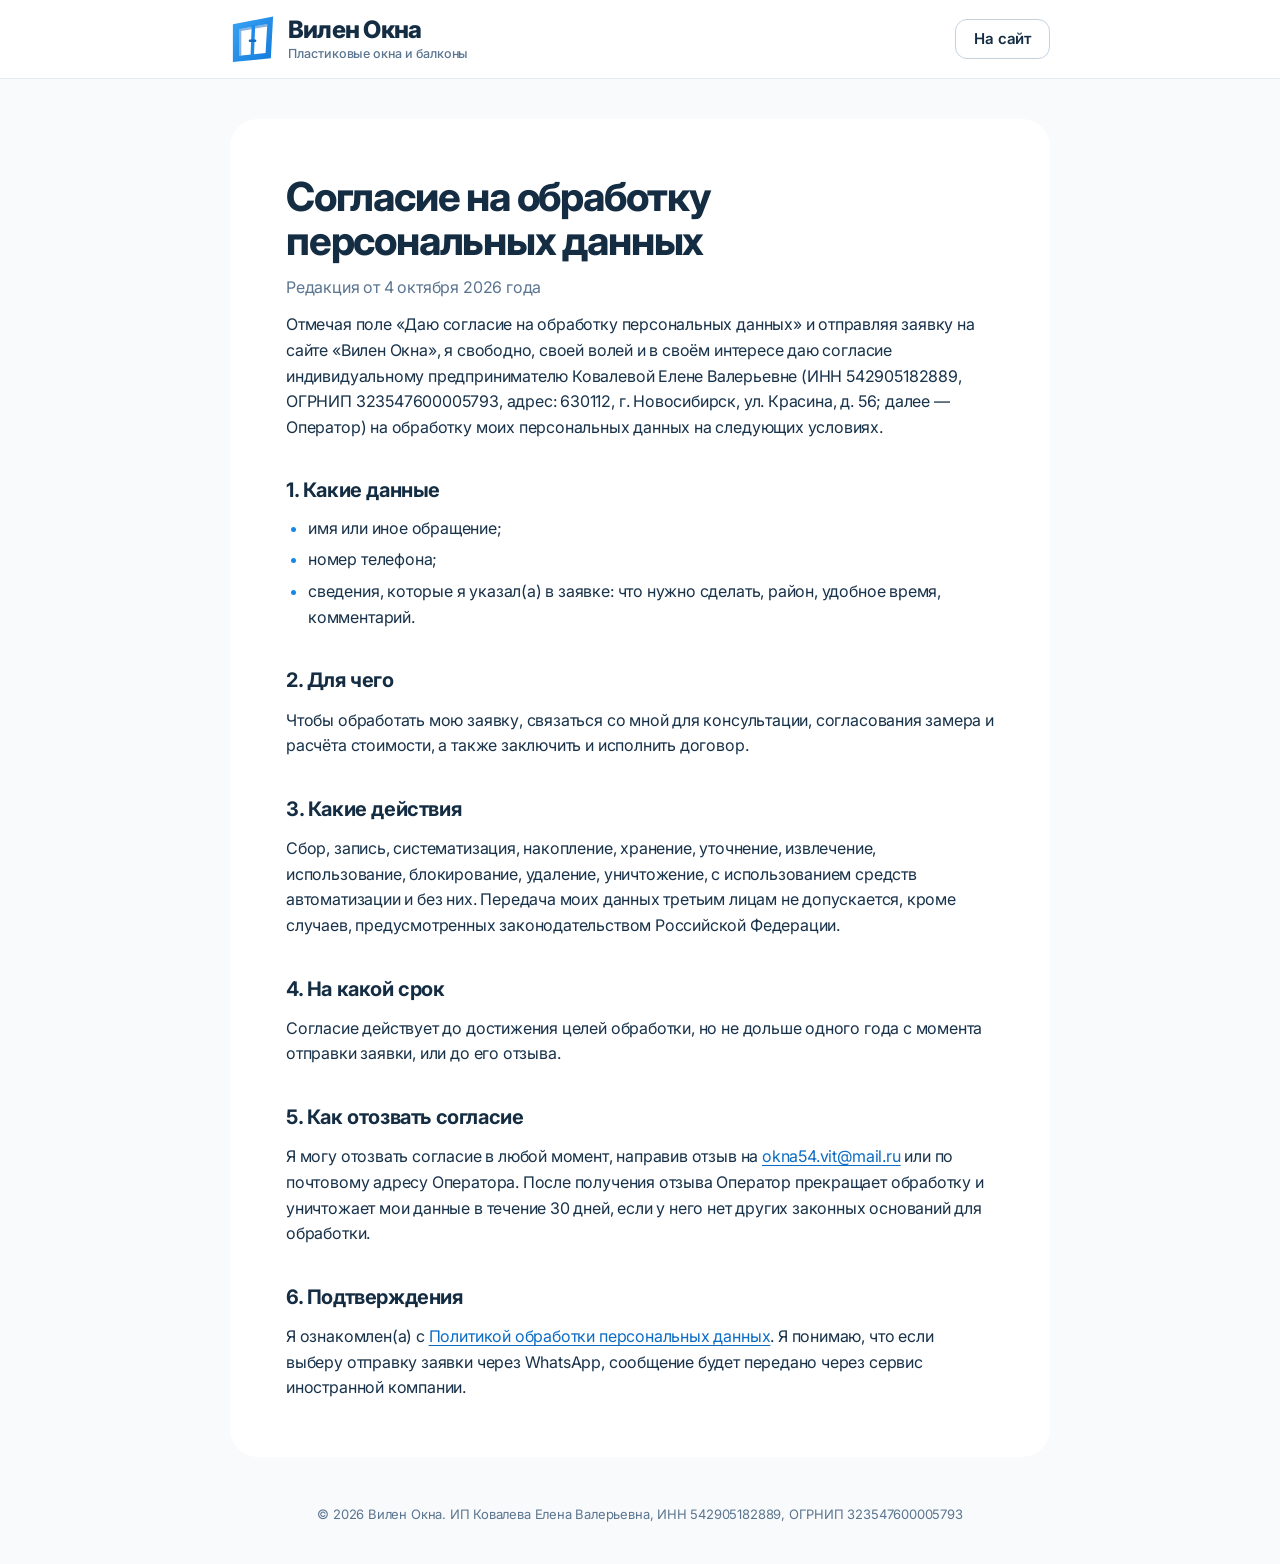
==== consent.html @ 36f7a4cb "Персональные данные по 152-ФЗ: политика, отдельное согласие, реквизиты ИП - privacy.html и consent.h" ====
<!doctype html>
<html lang="ru">
<head>
  <meta charset="utf-8">
  <meta name="viewport" content="width=device-width, initial-scale=1">
  <title>Согласие на обработку персональных данных — Вилен Окна</title>
  <meta name="description" content="Текст согласия на обработку персональных данных при отправке заявки на сайте Вилен Окна.">
  <meta name="theme-color" content="#f8fafc">
  <link rel="icon" href="favicon.svg" type="image/svg+xml">
  <link rel="stylesheet" href="assets/css/fonts.css?v=1">
  <link rel="stylesheet" href="assets/css/styles.css?v=10">
</head>
<body class="doc-page">
  <header class="doc-header">
    <div class="doc-header__inner">
      <a class="brand" href="index.html" aria-label="Вилен Окна, на главную">
        <svg class="brand__mark" viewBox="0 0 48 52" aria-hidden="true">
          <defs><linearGradient id="vo-mark-doc" x1="0" y1="0" x2="1" y2="1"><stop offset="0" stop-color="#38A5F6"/><stop offset="1" stop-color="#1279DA"/></linearGradient></defs>
          <path fill="url(#vo-mark-doc)" fill-rule="evenodd" d="M3 10.6 45 2.6 42.6 46.2 3 50.2Z M9.6 15.8 38.9 10.5 37.1 40.7 9.6 43.5Z"/>
          <path fill="#0F68C2" opacity=".5" d="M9.6 15.8 38.9 10.5 38.75 13 11.8 17.8 11.8 43.3 9.6 43.5Z"/>
          <path d="M24.4 13.4 23.3 42" stroke="#1E8BEA" stroke-width="3.6" stroke-linecap="round"/>
          <path d="M20.8 27.8h5.4" stroke="#0F68C2" stroke-width="2.6" stroke-linecap="round"/>
        </svg>
        <span class="brand__text">
          <span class="brand__name">Вилен Окна</span>
          <span class="brand__sub">Пластиковые окна и балконы</span>
        </span>
      </a>
      <a class="btn btn--outline btn--sm" href="index.html">На сайт</a>
    </div>
  </header>

  <main class="doc">
    <h1>Согласие на обработку персональных данных</h1>
    <p class="doc__meta">Редакция от 4 октября 2026 года</p>

    <p>Отмечая поле «Даю согласие на обработку персональных данных» и отправляя заявку на сайте «Вилен Окна», я свободно, своей волей и в своём интересе даю согласие индивидуальному предпринимателю Ковалевой Елене Валерьевне (ИНН 542905182889, ОГРНИП 323547600005793, адрес: 630112, г. Новосибирск, ул. Красина, д. 56; далее — Оператор) на обработку моих персональных данных на следующих условиях.</p>

    <h2>1. Какие данные</h2>
    <ul>
      <li>имя или иное обращение;</li>
      <li>номер телефона;</li>
      <li>сведения, которые я указал(а) в заявке: что нужно сделать, район, удобное время, комментарий.</li>
    </ul>

    <h2>2. Для чего</h2>
    <p>Чтобы обработать мою заявку, связаться со мной для консультации, согласования замера и расчёта стоимости, а также заключить и исполнить договор.</p>

    <h2>3. Какие действия</h2>
    <p>Сбор, запись, систематизация, накопление, хранение, уточнение, извлечение, использование, блокирование, удаление, уничтожение, с использованием средств автоматизации и без них. Передача моих данных третьим лицам не допускается, кроме случаев, предусмотренных законодательством Российской Федерации.</p>

    <h2>4. На какой срок</h2>
    <p>Согласие действует до достижения целей обработки, но не дольше одного года с момента отправки заявки, или до его отзыва.</p>

    <h2>5. Как отозвать согласие</h2>
    <p>Я могу отозвать согласие в любой момент, направив отзыв на <a href="mailto:okna54.vit@mail.ru">okna54.vit@mail.ru</a> или по почтовому адресу Оператора. После получения отзыва Оператор прекращает обработку и уничтожает мои данные в течение 30 дней, если у него нет других законных оснований для обработки.</p>

    <h2>6. Подтверждения</h2>
    <p>Я ознакомлен(а) с <a href="privacy.html">Политикой обработки персональных данных</a>. Я понимаю, что если выберу отправку заявки через WhatsApp, сообщение будет передано через сервис иностранной компании.</p>
  </main>

  <footer class="doc-footer">
    © 2026 Вилен Окна. ИП Ковалева Елена Валерьевна, ИНН 542905182889, ОГРНИП 323547600005793
  </footer>
</body>
</html>
---- assets/css/fonts.css ----
/* Inter, хранится на своём сервере: страницы не обращаются к Google */
/* cyrillic-ext */
@font-face {
  font-family: 'Inter';
  font-style: normal;
  font-weight: 400 800;
  font-display: swap;
  src: url(../fonts/inter-cyrillic-ext.woff2) format('woff2');
  unicode-range: U+0460-052F, U+1C80-1C8A, U+20B4, U+2DE0-2DFF, U+A640-A69F, U+FE2E-FE2F;
}
/* cyrillic */
@font-face {
  font-family: 'Inter';
  font-style: normal;
  font-weight: 400 800;
  font-display: swap;
  src: url(../fonts/inter-cyrillic.woff2) format('woff2');
  unicode-range: U+0301, U+0400-045F, U+0490-0491, U+04B0-04B1, U+2116;
}
/* latin-ext */
@font-face {
  font-family: 'Inter';
  font-style: normal;
  font-weight: 400 800;
  font-display: swap;
  src: url(../fonts/inter-latin-ext.woff2) format('woff2');
  unicode-range: U+0100-02BA, U+02BD-02C5, U+02C7-02CC, U+02CE-02D7, U+02DD-02FF, U+0304, U+0308, U+0329, U+1D00-1DBF, U+1E00-1E9F, U+1EF2-1EFF, U+2020, U+20A0-20AB, U+20AD-20C0, U+2113, U+2C60-2C7F, U+A720-A7FF;
}
/* latin */
@font-face {
  font-family: 'Inter';
  font-style: normal;
  font-weight: 400 800;
  font-display: swap;
  src: url(../fonts/inter-latin.woff2) format('woff2');
  unicode-range: U+0000-00FF, U+0131, U+0152-0153, U+02BB-02BC, U+02C6, U+02DA, U+02DC, U+0304, U+0308, U+0329, U+2000-206F, U+20AC, U+2122, U+2191, U+2193, U+2212, U+2215, U+FEFF, U+FFFD;
}
---- assets/css/styles.css ----
/* ==========================================================================
   Вилен Окна
   ========================================================================== */

:root {
  --canvas: #f8fafc;
  --tile: #ffffff;
  --ink: #18324a;
  --ink-strong: #142d43;
  --ink-2: #5b7590;
  --ink-3: #7a90a6;
  --line: #cfd9e3;
  --line-soft: #e4eaf0;
  --blue: #1689e8;
  --blue-btn: #0e76d6;
  --blue-hover: #0b67bd;
  --blue-soft: #eaf4fd;
  --link: #0c6cc4;
  --star: #1689e8;

  --font: "Inter", -apple-system, BlinkMacSystemFont, "Segoe UI", Roboto, sans-serif;
  --ease: cubic-bezier(.22, 1, .36, 1);
  --radius-tile: 28px;
  --radius-pill: 980px;
  --radius-btn: 12px;
  --gutter: clamp(16px, 4vw, 48px);
  --page-pad: clamp(20px, 4.2vw, 84px);
  --maxw: 1240px;
  --header-h: 96px;
  --header-h-compact: 72px;
  --benefits-h: 152px;
}

*, *::before, *::after { box-sizing: border-box; }

html {
  -webkit-text-size-adjust: 100%;
  text-size-adjust: 100%;
  scroll-padding-top: var(--header-h-compact);
}

body {
  margin: 0;
  background: var(--canvas);
  color: var(--ink);
  font-family: var(--font);
  font-optical-sizing: auto;
  font-size: 17px;
  line-height: 1.47;
  letter-spacing: -0.011em;
  -webkit-font-smoothing: antialiased;
  -moz-osx-font-smoothing: grayscale;
  overflow-x: clip;
}

img { display: block; max-width: 100%; }
a { color: inherit; text-decoration: none; }
button, input, textarea { font: inherit; color: inherit; letter-spacing: inherit; }
button { cursor: pointer; }
h1, h2, h3, p, figure, blockquote, dl, dd, ol, ul { margin: 0; }
ol, ul { padding: 0; list-style: none; }
fieldset { border: 0; margin: 0; padding: 0; min-width: 0; }
legend { padding: 0; }
[hidden] { display: none !important; }

:focus-visible {
  outline: 3px solid rgba(22, 137, 232, .55);
  outline-offset: 3px;
  border-radius: 8px;
}

.skip {
  position: fixed; left: 16px; top: -60px; z-index: 100;
  background: var(--ink); color: #fff; padding: 10px 16px; border-radius: 10px;
  transition: top .2s;
}
.skip:focus { top: 12px; }

.container { width: min(var(--maxw), 100% - 2 * var(--gutter)); margin-inline: auto; }
.muted { color: var(--ink-2); }

.icon {
  width: 20px; height: 20px; flex: none;
  fill: none; stroke: currentColor; stroke-width: 1.8;
  stroke-linecap: round; stroke-linejoin: round;
}
.icon .fill { fill: currentColor; stroke: none; }

/* ---------- Кнопки ---------- */
.btn {
  display: inline-flex; align-items: center; justify-content: center; gap: 12px;
  min-height: 44px; padding: 10px 22px;
  border: 1px solid transparent; border-radius: var(--radius-btn);
  font-size: 17px; font-weight: 600; line-height: 1.1; white-space: nowrap;
  transition: background-color .22s, color .22s, border-color .22s, transform .3s var(--ease);
}
.btn--sm { min-height: 40px; padding: 8px 18px; font-size: 15px; }
.btn--lg { min-height: 54px; padding: 14px 28px; }
.btn--hero { min-height: 62px; padding: 0 30px; font-size: 18px; }
.btn--block { width: 100%; }
.btn--primary { background: var(--blue-btn); color: #fff; }
.btn--primary:hover { background: var(--blue-hover); }
.btn--outline { background: rgba(255, 255, 255, .72); border-color: #c5d2de; color: var(--ink-strong); }
.btn--outline:hover { border-color: var(--blue); background: var(--blue-soft); }
.btn--ghost { border-color: var(--blue-btn); color: var(--blue-btn); background: transparent; }
.btn--ghost:hover { background: var(--blue-btn); color: #fff; }
.btn--soft { background: var(--canvas); color: var(--ink); }
.btn--soft:hover { background: var(--line-soft); }
.icon--arrow { transition: transform .3s var(--ease); }
.btn:hover .icon--arrow { transform: translateX(3px); }

.link-arrow {
  display: inline-flex; align-items: center; gap: 2px;
  color: var(--link); font-weight: 500;
}
.link-arrow .icon { width: 18px; height: 18px; transition: transform .3s var(--ease); }
.link-arrow:hover { text-decoration: underline; text-underline-offset: 3px; }
.link-arrow:hover .icon { transform: translateX(3px); }

/* ---------- Шапка ---------- */
.site-header {
  position: fixed; inset: 0 0 auto; z-index: 50;
  height: var(--header-h);
  background: rgba(255, 255, 255, .97);
  border-bottom: 1px solid rgba(20, 45, 67, .07);
  transition: height .35s var(--ease), box-shadow .35s;
  animation: fade-in .6s ease both;
}
@supports ((-webkit-backdrop-filter: blur(1px)) or (backdrop-filter: blur(1px))) {
  .site-header {
    background: rgba(255, 255, 255, .9);
    -webkit-backdrop-filter: saturate(160%) blur(16px);
    backdrop-filter: saturate(160%) blur(16px);
  }
}
.site-header.is-compact { height: var(--header-h-compact); box-shadow: 0 8px 28px rgba(20, 45, 67, .06); }
.site-header__inner {
  height: 100%;
  padding-inline: var(--page-pad);
  display: flex; align-items: center; gap: clamp(20px, 2.1vw, 40px);
}

.brand { display: inline-flex; align-items: center; gap: 12px; flex: none; }
.brand__mark { width: 50px; height: auto; flex: none; }
.brand__text { display: grid; line-height: 1; }
.brand__name { font-size: 27px; font-weight: 800; letter-spacing: -0.032em; color: var(--ink-strong); }
.brand__sub { margin-top: 6px; font-size: 13.5px; font-weight: 500; color: var(--ink-2); letter-spacing: -0.005em; }

.site-nav { display: flex; gap: clamp(22px, 2.2vw, 42px); margin-inline: auto; }
.site-nav a {
  padding: 8px 0;
  font-size: 16px; font-weight: 500; color: var(--ink); white-space: nowrap;
  transition: color .22s ease;
}
.site-nav a:hover, .site-nav a.is-active { color: var(--blue-btn); }

.header-phones { display: flex; align-items: center; gap: 10px; flex: none; }
.header-phones__icon { width: 20px; height: 20px; color: var(--blue); stroke-width: 1.7; }
.header-phones__list {
  display: grid; gap: 1px;
  font-size: 16px; font-weight: 600; line-height: 1.32; white-space: nowrap; letter-spacing: -0.005em;
}
.header-phones__list a { transition: color .22s ease; }
.header-phones__list a:hover { color: var(--blue-btn); }
.header-cta { flex: none; min-height: 56px; padding: 0 30px; font-size: 16px; font-weight: 600; }
.header-cta:hover { transform: translateY(-1px); }

.burger {
  display: none; position: relative; flex: none;
  width: 48px; height: 48px; border: 0; border-radius: 12px; background: transparent;
}
.burger:hover { background: var(--blue-soft); }
.burger span {
  position: absolute; left: 13px; right: 13px; height: 2px; border-radius: 2px; background: var(--ink-strong);
  transition: transform .4s var(--ease), opacity .2s;
}
.burger span:nth-child(1) { top: 16px; }
.burger span:nth-child(2) { top: 23px; }
.burger span:nth-child(3) { top: 30px; }
.burger[aria-expanded="true"] span:nth-child(1) { transform: translateY(7px) rotate(45deg); }
.burger[aria-expanded="true"] span:nth-child(2) { opacity: 0; }
.burger[aria-expanded="true"] span:nth-child(3) { transform: translateY(-7px) rotate(-45deg); }

.menu {
  position: fixed; inset: var(--header-h) 0 0; z-index: 49;
  background: #fff;
  padding: 24px var(--page-pad) calc(28px + env(safe-area-inset-bottom));
  display: flex; flex-direction: column; justify-content: space-between; gap: 32px;
  overflow-y: auto;
}
.site-header.is-compact + .menu { top: var(--header-h-compact); }
.menu__links { display: grid; }
.menu__links a {
  padding: 12px 0; border-bottom: 1px solid var(--line-soft);
  font-size: 26px; font-weight: 600; letter-spacing: -0.025em; color: var(--ink-strong);
}
.menu__foot { display: grid; gap: 8px; }
.menu__phone { font-size: 20px; font-weight: 600; }
.menu__foot .btn { margin-top: 14px; width: 100%; }

/* ==========================================================================
   Первый экран
   ========================================================================== */
@keyframes fade-in { from { opacity: 0; } }
@keyframes rise { from { opacity: 0; transform: translateY(16px); } }
@keyframes hero-zoom { from { opacity: 0; transform: scale(1.02); } }

.hero { position: relative; padding-top: var(--header-h); background: var(--canvas); }
.hero__main {
  position: relative;
  height: clamp(460px, calc(100vh - var(--header-h) - var(--benefits-h)), 820px);
  height: clamp(460px, calc(100svh - var(--header-h) - var(--benefits-h)), 820px);
  display: flex; align-items: center;
  overflow: hidden;
}
.hero__media {
  position: absolute; top: 0; right: 0; bottom: 0; width: 60%;
  background: #e9eef3;
  animation: hero-zoom .9s var(--ease) .1s both;
}
.hero__media img { width: 100%; height: 100%; object-fit: cover; object-position: 72% 50%; }
.hero__media::before {
  /* мягкий переход фото в фон, без вертикальной границы */
  content: ""; position: absolute; inset: 0; z-index: 1; pointer-events: none;
  background: linear-gradient(90deg,
    var(--canvas) 0%,
    rgba(248, 250, 252, .94) 7%,
    rgba(248, 250, 252, .75) 15%,
    rgba(248, 250, 252, .4) 26%,
    rgba(248, 250, 252, .12) 36%,
    rgba(248, 250, 252, 0) 46%);
}
.hero__content {
  position: relative; z-index: 2;
  width: min(54%, 860px);
  padding-left: var(--page-pad);
}
.hero__label {
  display: flex; align-items: center; gap: 16px;
  font-size: 15px; font-weight: 600; letter-spacing: .1em; text-transform: uppercase;
  color: var(--ink-2);
  animation: rise .7s var(--ease) .1s both;
}
.hero__label::before { content: ""; width: 44px; height: 2px; border-radius: 2px; background: var(--blue); flex: none; }
.hero__title {
  margin-top: 22px; max-width: 9.2em;
  font-size: clamp(42px, calc(3.3vw + 14px), 76px);
  font-weight: 750; line-height: 1.02; letter-spacing: -0.035em;
  color: var(--ink-strong);
  animation: rise .8s var(--ease) .18s both;
}
.hero__sub {
  margin-top: 26px; max-width: 500px;
  font-size: clamp(18px, calc(.6vw + 10.5px), 22px); line-height: 1.4;
  color: var(--ink-2);
  animation: rise .8s var(--ease) .28s both;
}
.hero__sub span { display: block; }
.hero__actions {
  display: flex; flex-wrap: wrap; gap: 16px; margin-top: 38px;
  animation: rise .8s var(--ease) .36s both;
}
.hero__primary { min-width: 340px; }
.hero__secondary { min-width: 236px; }

/* ---------- Преимущества ---------- */
.benefits {
  position: relative; z-index: 2;
  display: grid; grid-template-columns: repeat(4, minmax(0, 1fr));
  min-height: var(--benefits-h);
  padding-inline: var(--page-pad);
  background: var(--tile);
  border-top: 1px solid rgba(20, 45, 67, .08);
  animation: rise .7s var(--ease) .5s both;
}
.benefit {
  position: relative;
  display: flex; align-items: center; gap: 18px;
  padding: 28px clamp(16px, 2.4vw, 48px);
}
.benefit:first-child { padding-left: 0; }
.benefit + .benefit::before {
  content: ""; position: absolute; left: 0; top: 34px; bottom: 34px; width: 1px; background: var(--line-soft);
}
.benefit__icon {
  display: grid; place-items: center; flex: none;
  width: 60px; height: 60px; border-radius: 50%;
  background: var(--blue); color: #fff;
  transition: background-color .25s ease;
}
.benefit__icon .icon { width: 26px; height: 26px; stroke-width: 1.7; }
.benefit:hover .benefit__icon { background: var(--blue-btn); }
.benefit__text { display: grid; gap: 4px; }
.benefit__text b { font-size: 17px; font-weight: 600; letter-spacing: -0.015em; color: var(--ink); }
.benefit__text span { font-size: 14.5px; color: var(--ink-2); }

/* ==========================================================================
   Секции
   ========================================================================== */
.section { padding-block: clamp(88px, 11vw, 160px); }
.section--white { background: var(--tile); }
.section__head { max-width: 860px; margin-bottom: clamp(40px, 5vw, 64px); }
.section__head--row { max-width: none; display: flex; justify-content: space-between; align-items: end; gap: 24px; flex-wrap: wrap; }
.section__head--row .section__lead { margin-top: 0; }
.eyebrow { font-size: 17px; font-weight: 600; color: var(--ink-2); margin-bottom: 12px; }
.section__title {
  font-size: clamp(38px, 5.2vw, 72px);
  font-weight: 650; line-height: 1.04; letter-spacing: -0.034em;
  text-wrap: balance;
}
.section__lead { margin-top: 20px; max-width: 46ch; font-size: clamp(18px, 1.5vw, 21px); line-height: 1.42; color: var(--ink-2); }

/* слова заголовков для анимации */
.w { display: inline-block; overflow: hidden; vertical-align: top; padding-bottom: .08em; margin-bottom: -.08em; }
.w > span { display: inline-block; }

/* ---------- Бенто ---------- */
.bento { display: grid; grid-template-columns: repeat(12, minmax(0, 1fr)); gap: 20px; }
.tile { position: relative; border-radius: var(--radius-tile); background: var(--tile); overflow: hidden; }
.tile--a { grid-column: span 7; min-height: 600px; }
.tile--b { grid-column: span 5; min-height: 600px; }
.tile--c { grid-column: span 5; min-height: 520px; }
.tile--d { grid-column: span 7; min-height: 520px; }
.tile__media { position: absolute; inset: 0; overflow: hidden; }
.tile__media img { width: 100%; height: 115%; object-fit: cover; will-change: transform; transition: scale 1.2s var(--ease); }
.tile--b .tile__media img { object-position: 46% 50%; }
.tile--c .tile__media img { object-position: 62% 50%; }
.tile--photo:hover .tile__media img { scale: 1.035; }
.tile__copy { position: relative; padding: clamp(28px, 3vw, 40px); max-width: 30rem; }
.tile__copy p { margin-top: 8px; color: var(--ink-2); font-size: 17px; }
.tile__copy--light { color: #fff; }
.tile__copy--light p { color: rgba(255, 255, 255, .86); }
.tile--b::before, .tile--c::before {
  content: ""; position: absolute; inset: 0 0 40% 0; z-index: 1;
  background: linear-gradient(180deg, rgba(10, 16, 26, .66), rgba(10, 16, 26, .28) 55%, rgba(10, 16, 26, 0));
  pointer-events: none;
}
.tile--b .tile__copy, .tile--c .tile__copy { z-index: 2; }
.tile__title { font-size: clamp(26px, 2.4vw, 34px); font-weight: 650; letter-spacing: -0.028em; line-height: 1.1; }
.tile--a::before {
  content: ""; position: absolute; inset: 0 0 50% 0; z-index: 1;
  background: linear-gradient(180deg, rgba(255, 255, 255, .7), rgba(255, 255, 255, 0));
  pointer-events: none;
}
.tile--a .tile__copy { z-index: 2; }
.tile--plain { padding: clamp(28px, 3vw, 44px); display: flex; flex-direction: column; justify-content: space-between; gap: 32px; }
.services { display: grid; gap: 26px; }
.services li { display: grid; grid-template-columns: 48px 1fr; gap: 18px; align-items: start; }
.services .icon {
  width: 48px; height: 48px; padding: 12px; border-radius: 14px;
  background: var(--blue-soft); color: var(--blue); stroke-width: 1.7;
}
.services b { display: block; font-size: 19px; font-weight: 600; letter-spacing: -0.02em; }
.services span { display: block; margin-top: 4px; color: var(--ink-2); font-size: 16px; line-height: 1.45; }

/* ---------- Профили ---------- */
.profiles {
  margin-top: 20px; padding: clamp(24px, 3vw, 40px) clamp(24px, 3.4vw, 48px);
  border-radius: var(--radius-tile); background: var(--tile);
  display: flex; flex-direction: column; align-items: center; gap: 24px;
  text-align: center;
}
.profiles__copy { max-width: 34rem; }
.profiles__label { font-size: 15px; font-weight: 600; letter-spacing: .1em; text-transform: uppercase; color: var(--ink-2); }
.profiles__text { margin-top: 8px; font-size: 17px; line-height: 1.45; color: var(--ink); }
.profiles__list { display: flex; flex-wrap: wrap; justify-content: center; }
.profiles__list li {
  padding: 6px clamp(18px, 2.4vw, 40px);
  font-size: clamp(24px, 2.4vw, 34px); font-weight: 800; letter-spacing: .02em; line-height: 1;
  color: var(--ink-strong);
}
.profiles__list li + li { border-left: 1px solid var(--line); }

/* ---------- Балконы ---------- */
.balc { display: grid; grid-template-columns: minmax(280px, 4fr) 8fr; gap: 24px; align-items: stretch; }
.balc__chips { display: grid; gap: 10px; align-content: center; }
.chip {
  position: relative; text-align: left;
  display: grid; grid-template-columns: 28px 1fr; grid-template-rows: auto 0fr; column-gap: 12px;
  padding: 16px 22px; border: 0; border-radius: 26px;
  background: var(--canvas); color: var(--ink);
  transition: grid-template-rows .6s var(--ease), background-color .3s, padding .6s var(--ease);
}
.chip:hover { background: var(--line-soft); }
.chip.is-active { grid-template-rows: auto 1fr; padding-block: 22px 26px; background: var(--canvas); }
.chip__plus {
  grid-row: 1; width: 26px; height: 26px; border-radius: 50%; align-self: center;
  background: var(--ink); position: relative; transition: transform .5s var(--ease), background-color .3s;
}
.chip__plus::before, .chip__plus::after {
  content: ""; position: absolute; left: 50%; top: 50%; width: 11px; height: 1.8px; background: #fff;
  border-radius: 2px; transform: translate(-50%, -50%);
}
.chip__plus::after { transform: translate(-50%, -50%) rotate(90deg); }
.chip.is-active .chip__plus { transform: rotate(45deg); background: var(--blue); }
.chip__label { grid-row: 1; align-self: center; font-size: 19px; font-weight: 600; letter-spacing: -0.02em; }
.chip__text {
  grid-column: 2; grid-row: 2; overflow: hidden; min-height: 0;
  font-size: 16px; color: var(--ink-2); line-height: 1.45;
}
.chip.is-active .chip__text { padding-top: 8px; }
.chip__bar { position: absolute; left: 22px; right: 22px; bottom: 10px; height: 2px; border-radius: 2px; background: transparent; overflow: hidden; }
.chip__bar i { position: absolute; inset: 0; background: var(--blue); transform: scaleX(0); transform-origin: left; }
.chip.is-active .chip__bar { background: var(--line-soft); }

.balc__media {
  position: relative; border-radius: var(--radius-tile); overflow: hidden; background: var(--canvas);
  aspect-ratio: 4 / 3;
}
.balc__media img {
  position: absolute; inset: 0; width: 100%; height: 100%; object-fit: cover;
  opacity: 0; scale: 1.06;
  transition: opacity 1s var(--ease), scale 1.6s var(--ease);
}
.balc__media img.is-active { opacity: 1; scale: 1; }
.balc__media img[src*="balcony-sliding"] { object-position: 50% 42%; }
.balc__media img[src*="balcony-white"] { object-position: 50% 48%; }

/* ---------- Калькулятор ---------- */
.calc {
  background: var(--tile); border-radius: 32px;
  padding: clamp(16px, 2.4vw, 32px);
}
.segmented {
  position: relative; display: inline-grid; grid-auto-flow: column; grid-auto-columns: 1fr;
  margin: 0 auto 24px; padding: 4px; border-radius: var(--radius-pill); background: var(--canvas);
  left: 50%; transform: translateX(-50%);
}
.segmented button {
  position: relative; z-index: 1; border: 0; background: transparent;
  padding: 10px 28px; border-radius: var(--radius-pill);
  font-size: 15px; font-weight: 500; color: var(--ink-2); transition: color .3s;
}
.segmented button.is-active { color: var(--ink); }
.segmented__thumb {
  position: absolute; top: 4px; bottom: 4px; left: 4px; width: calc(50% - 4px);
  border-radius: var(--radius-pill); background: var(--tile);
  box-shadow: 0 2px 8px rgba(0, 0, 0, .1), 0 0 0 .5px rgba(0, 0, 0, .04);
  transition: transform .5s var(--ease);
}
.segmented[data-mode="balcony"] .segmented__thumb { transform: translateX(100%); }

.calc__body { display: grid; grid-template-columns: minmax(0, 1.15fr) minmax(0, 1fr); gap: clamp(16px, 2.4vw, 32px); }
.calc__stage {
  position: relative; border-radius: 22px; padding: 20px 20px 16px;
  background-color: var(--canvas);
  background-image: radial-gradient(rgba(0, 0, 0, .09) 1px, transparent 1.2px);
  background-size: 22px 22px;
  display: flex; flex-direction: column; min-height: 100%;
}
.calc__svg { width: 100%; height: auto; flex: 1; min-height: 300px; overflow: visible; }
.calc__hint { text-align: center; font-size: 14px; color: var(--ink-2); margin-top: 4px; }
.calc__sashes { display: flex; flex-wrap: wrap; justify-content: center; gap: 8px; margin-top: 12px; min-height: 36px; }
.sash-btn {
  display: inline-flex; align-items: center; gap: 8px;
  padding: 7px 14px; border-radius: var(--radius-pill); border: 1px solid var(--line);
  background: var(--tile); font-size: 14px; color: var(--ink);
  transition: border-color .2s, background-color .2s;
}
.sash-btn:hover { border-color: var(--blue); }
.sash-btn b { font-weight: 600; }
.sash-btn .icon { width: 14px; height: 14px; color: var(--ink-3); }

/* схема */
.s-frame { fill: #fff; stroke: var(--ink); stroke-width: 1.6; }
.s-inner { fill: none; stroke: #9a9aa0; stroke-width: 1; }
.s-sash { cursor: pointer; }
.s-sash .s-sash-rect { fill: #fff; stroke: var(--ink); stroke-width: 1.2; transition: fill .2s; }
.s-sash .s-glass { fill: #e9f2fc; stroke: #9fb3c8; stroke-width: .8; transition: fill .2s; }
.s-sash:hover .s-glass, .s-sash:focus-visible .s-glass { fill: #d9e9fb; }
.s-sash:focus { outline: none; }
.s-sash:focus-visible .s-sash-rect { stroke: var(--blue); stroke-width: 2.4; }
.s-open { fill: none; stroke: var(--blue); stroke-width: 1.4; stroke-linejoin: round; }
.s-open--tilt { stroke-dasharray: 6 5; }
.s-handle { fill: var(--ink); }
.s-dim { stroke: var(--ink-2); stroke-width: 1; fill: none; }
.s-dim-text { font: 600 15px var(--font); fill: var(--ink); letter-spacing: -0.01em; font-variant-numeric: tabular-nums; }
.s-label { font: 500 13px var(--font); fill: var(--ink-2); }
.s-wall { fill: #e3e3e8; }
.s-glazing { fill: #e9f2fc; stroke: var(--ink); stroke-width: 1.2; }
.s-side { fill: #dfeaf7; stroke: var(--ink); stroke-width: 1.2; }
.s-slide { stroke: var(--blue); stroke-width: 1.4; fill: none; }

.calc__panel { display: flex; flex-direction: column; gap: 22px; padding: 8px 4px; }
.field { display: grid; gap: 10px; }
.field > legend, .label, .range-head label { font-size: 14px; font-weight: 600; color: var(--ink); }
.field > legend { margin-bottom: 10px; }
.types { display: grid; grid-template-columns: repeat(4, minmax(0, 1fr)); gap: 8px; }
#balc-shapes { grid-template-columns: repeat(3, minmax(0, 1fr)); }
.type { position: relative; }
.type input { position: absolute; opacity: 0; pointer-events: none; }
.type > span {
  display: grid; justify-items: center; gap: 6px; text-align: center;
  padding: 12px 6px 10px; border-radius: 16px; border: 1px solid var(--line);
  font-size: 12.5px; line-height: 1.2; color: var(--ink-2); cursor: pointer;
  transition: border-color .2s, box-shadow .2s, color .2s;
}
.type svg { width: 36px; height: 36px; fill: none; stroke: currentColor; stroke-width: 1.6; }
.type svg .thin { stroke-width: 1; stroke-dasharray: 3 3; }
.type > span:hover { border-color: #aeaeb3; }
.type input:checked + span { border-color: var(--blue); box-shadow: inset 0 0 0 1px var(--blue); color: var(--ink); }
.type input:focus-visible + span { outline: 3px solid rgba(22, 137, 232, .45); outline-offset: 2px; }

.range-head { display: flex; justify-content: space-between; align-items: baseline; }
.range-head output { font-size: 15px; font-weight: 600; font-variant-numeric: tabular-nums; }
.range {
  --fill: 50%;
  -webkit-appearance: none; appearance: none; width: 100%; height: 28px; background: transparent; cursor: pointer;
}
.range::-webkit-slider-runnable-track {
  height: 4px; border-radius: 4px;
  background: linear-gradient(90deg, var(--blue) var(--fill), var(--line) var(--fill));
}
.range::-moz-range-track { height: 4px; border-radius: 4px; background: var(--line); }
.range::-moz-range-progress { height: 4px; border-radius: 4px; background: var(--blue); }
.range::-webkit-slider-thumb {
  -webkit-appearance: none; width: 26px; height: 26px; margin-top: -11px; border-radius: 50%;
  background: #fff; box-shadow: 0 1px 6px rgba(0, 0, 0, .22), 0 0 0 .5px rgba(0, 0, 0, .06);
  transition: transform .2s var(--ease);
}
.range::-moz-range-thumb {
  width: 26px; height: 26px; border: 0; border-radius: 50%;
  background: #fff; box-shadow: 0 1px 6px rgba(0, 0, 0, .22), 0 0 0 .5px rgba(0, 0, 0, .06);
}
.range:active::-webkit-slider-thumb { transform: scale(1.12); }
.range:focus-visible { outline: none; }
.range:focus-visible::-webkit-slider-thumb { box-shadow: 0 0 0 4px rgba(22, 137, 232, .35), 0 1px 6px rgba(0, 0, 0, .22); }

.seg-small { display: grid; grid-template-columns: 1fr 1fr; gap: 8px; }
.seg-small--4 { grid-template-columns: repeat(4, minmax(0, 1fr)); }
.seg-small--4 span { padding-inline: 6px; font-size: 13.5px; }
.seg-small label, .checks label { position: relative; }
.seg-small input, .checks input { position: absolute; opacity: 0; pointer-events: none; }
.seg-small span, .checks span {
  display: flex; align-items: center; justify-content: center; text-align: center;
  min-height: 44px; padding: 8px 14px; border-radius: 14px; border: 1px solid var(--line);
  font-size: 14px; color: var(--ink-2); cursor: pointer; line-height: 1.2;
  transition: border-color .2s, color .2s, background-color .2s, box-shadow .2s;
}
.seg-small span:hover, .checks span:hover { border-color: #aeaeb3; }
.seg-small input:checked + span { border-color: var(--blue); box-shadow: inset 0 0 0 1px var(--blue); color: var(--ink); }
.checks { display: flex; flex-wrap: wrap; gap: 8px; }
.checks span { border-radius: var(--radius-pill); padding-inline: 16px; gap: 6px; }
.checks input:checked + span { border-color: var(--blue); background: var(--blue-soft); color: var(--ink); }
.checks input:checked + span::before {
  content: ""; width: 10px; height: 6px; border-left: 1.8px solid var(--blue); border-bottom: 1.8px solid var(--blue);
  transform: rotate(-45deg) translate(1px, -2px);
}
.seg-small input:focus-visible + span, .checks input:focus-visible + span { outline: 3px solid rgba(22, 137, 232, .45); outline-offset: 2px; }

.calc__send {
  margin-top: auto; padding-top: 20px; border-top: 1px solid var(--line-soft);
  display: grid; gap: 8px;
}
.calc__total-label { font-size: 14px; color: var(--ink-2); }
.calc__summary { display: grid; gap: 4px; min-height: 3.2em; }
.calc__summary b { font-size: clamp(20px, 1.7vw, 24px); font-weight: 650; letter-spacing: -0.025em; line-height: 1.2; color: var(--ink-strong); }
.calc__summary span { font-size: 15px; line-height: 1.4; color: var(--ink-2); }
.calc__stage, .calc__panel { min-width: 0; }
.calc__actions { display: flex; flex-wrap: wrap; gap: 10px; margin-top: 10px; }
.calc__actions .btn { flex: 1 1 auto; }
.calc__note { font-size: 13px; color: var(--ink-2); margin-top: -8px; }

/* ---------- Этапы ---------- */
.steps { position: relative; display: grid; grid-template-columns: repeat(4, 1fr); gap: 32px; }
.steps__rail { position: absolute; left: 22px; right: 22px; top: 22px; height: 2px; background: var(--line-soft); }
.steps__rail i { position: absolute; inset: 0; background: var(--blue); transform: scaleX(0); transform-origin: left; }
.step { position: relative; }
.step__num {
  display: grid; place-items: center; width: 44px; height: 44px; border-radius: 50%;
  background: var(--tile); border: 1.6px solid var(--line); color: var(--ink-2);
  font-weight: 600; font-size: 17px; margin-bottom: 26px;
  transition: background-color .4s, border-color .4s, color .4s;
}
.step.is-on .step__num { background: var(--blue-btn); border-color: var(--blue-btn); color: #fff; }
.step h3 { font-size: 23px; font-weight: 650; letter-spacing: -0.025em; line-height: 1.15; }
.step p { margin-top: 10px; color: var(--ink-2); max-width: 26ch; }

/* ---------- Наши работы ---------- */
.works { display: grid; grid-template-columns: repeat(12, minmax(0, 1fr)); gap: 36px 20px; }
.work { display: flex; flex-direction: column; gap: 14px; min-width: 0; margin: 0; }
.work--xl { grid-column: span 8; }
.work--tall { grid-column: span 4; }
.work--half { grid-column: span 6; }
.work--third { grid-column: span 4; }
.work--pair { grid-column: 1 / -1; }
.work--quarter { grid-column: span 3; }
.work__media {
  position: relative; display: block; width: 100%; padding: 0; border: 0;
  aspect-ratio: 4 / 3; border-radius: 24px; overflow: hidden;
  background: var(--line-soft); cursor: zoom-in;
}
.work--tall .work__media, .work--quarter .work__media { aspect-ratio: auto; flex: 1; min-height: 380px; }
/* фото одного ряда выравниваются по общим линиям сетки, даже если подписи разной длины */
@supports (grid-template-rows: subgrid) {
  .work { display: grid; grid-row: span 2; grid-template-rows: subgrid; row-gap: 14px; }
  .work--tall .work__media, .work--quarter .work__media { min-height: 0; }
}
.work__media img {
  position: absolute; inset: 0; width: 100%; height: 100%; object-fit: cover;
  transition: transform 1.1s var(--ease);
}
.work__media:hover img { transform: scale(1.04); }
.work__media:focus-visible { outline-offset: 4px; border-radius: 24px; }
.work__zoom {
  position: absolute; right: 14px; bottom: 14px;
  display: grid; place-items: center; width: 44px; height: 44px; border-radius: 50%;
  background: rgba(255, 255, 255, .94); color: var(--ink-strong);
  box-shadow: 0 6px 18px rgba(20, 45, 67, .18);
  opacity: 0; transform: translateY(6px);
  transition: opacity .3s ease, transform .4s var(--ease);
}
.work__media:hover .work__zoom, .work__media:focus-visible .work__zoom { opacity: 1; transform: none; }
@media (hover: none) { .work__zoom { opacity: 1; transform: none; width: 38px; height: 38px; } }
.work__zoom .icon { width: 20px; height: 20px; }
.work__tag {
  position: absolute; left: 14px; top: 14px;
  padding: 5px 12px; border-radius: var(--radius-pill);
  background: rgba(255, 255, 255, .94); color: var(--ink-strong);
  font-size: 13px; font-weight: 600;
}
.work__pair { display: grid; grid-template-columns: 1fr 1fr; gap: 20px; }
.work__pair .work__media { aspect-ratio: 16 / 10; }
.work figcaption { display: grid; gap: 3px; }
.work figcaption b { font-size: 19px; font-weight: 650; letter-spacing: -0.02em; color: var(--ink-strong); }
.work figcaption span { font-size: 15px; line-height: 1.4; color: var(--ink-2); }

.lightbox {
  width: 100vw; height: 100vh; height: 100dvh; max-width: none; max-height: none;
  margin: 0; padding: 0; border: 0;
  background: rgba(9, 18, 29, .975); color: #fff;
  overscroll-behavior: contain;
}
.lightbox[open] { display: grid; place-items: center; animation: fade-in .3s ease; }
.lightbox::backdrop { background: transparent; }
.lightbox__figure {
  margin: 0; display: flex; flex-direction: column; align-items: center; gap: 16px;
  max-width: 100%; padding: 72px 96px 32px;
}
.lightbox__img {
  display: block; max-width: min(1280px, 100%); max-height: calc(100vh - 170px); max-height: calc(100dvh - 170px);
  width: auto; height: auto; border-radius: 14px;
  transition: opacity .25s ease, transform .35s var(--ease);
  user-select: none; -webkit-user-select: none; -webkit-user-drag: none; touch-action: pan-y;
}
.lightbox__img.is-loading { opacity: 0; transform: scale(.985); }
.lightbox__caption {
  display: flex; flex-wrap: wrap; justify-content: center; gap: 6px 16px;
  font-size: 15px; line-height: 1.4; text-align: center; color: rgba(255, 255, 255, .88);
}
.lightbox__count { color: rgba(255, 255, 255, .55); font-variant-numeric: tabular-nums; }
.lightbox__btn {
  position: absolute; display: grid; place-items: center;
  width: 52px; height: 52px; border: 0; border-radius: 50%;
  background: rgba(255, 255, 255, .12); color: #fff;
  transition: background-color .2s ease;
}
.lightbox__btn:hover { background: rgba(255, 255, 255, .24); }
.lightbox__btn .icon { width: 24px; height: 24px; stroke-width: 2; }
.lightbox__btn:focus-visible { outline-color: #fff; border-radius: 50%; }
.lightbox__close { top: 16px; right: 16px; }
.lightbox__prev { left: 20px; top: 50%; transform: translateY(-50%); }
.lightbox__next { right: 20px; top: 50%; transform: translateY(-50%); }

/* ---------- Отзывы ---------- */
.score { text-align: center; display: grid; justify-items: center; }
.score .eyebrow { margin-bottom: 8px; }
.score__value {
  font-size: clamp(110px, 17vw, 220px); font-weight: 650; letter-spacing: -0.055em; line-height: .95;
  font-variant-numeric: tabular-nums;
  background: linear-gradient(180deg, #142d43 30%, #4a6886);
  -webkit-background-clip: text; background-clip: text; color: transparent;
}
.score__stars { margin-top: 12px; color: var(--star); font-size: 26px; letter-spacing: 4px; }
.score__label { margin-top: 6px; font-size: 21px; font-weight: 500; letter-spacing: -0.02em; }
.score .link-arrow { margin-top: 18px; }

.marquee { margin-top: clamp(48px, 6vw, 80px); display: grid; gap: 16px; overflow: hidden; }
.marquee__row { overflow: hidden; }
.marquee__track { display: flex; gap: 16px; width: max-content; }
.motion .marquee__track { animation: marquee var(--dur, 70s) linear infinite; }
.motion .marquee__row[data-dir="1"] .marquee__track { animation-direction: reverse; }
.marquee__row:hover .marquee__track { animation-play-state: paused; }
@keyframes marquee { to { transform: translateX(-50%); } }
.review {
  flex: none; width: 380px;
  display: flex; flex-direction: column; justify-content: space-between; gap: 20px;
  padding: 26px 28px; border-radius: 24px; background: var(--canvas);
}
.review p { font-size: 17px; line-height: 1.5; }
.review p::before { content: "★★★★★"; display: block; color: var(--star); font-size: 14px; letter-spacing: 2px; margin-bottom: 12px; }
.review footer { display: flex; justify-content: space-between; gap: 12px; font-size: 14px; }
.review footer span { color: var(--ink-2); }

/* ---------- Контакты ---------- */
.contact { display: grid; grid-template-columns: 7fr 5fr; gap: 20px; }
.contact__form { padding: clamp(24px, 3vw, 40px); display: grid; gap: 20px; align-content: start; }
.label { display: block; }
.input {
  width: 100%; min-height: 52px; padding: 13px 16px;
  border: 1px solid var(--line); border-radius: 14px; background: var(--tile);
  font-size: 17px; transition: border-color .2s, box-shadow .2s;
}
.input::placeholder { color: var(--ink-3); }
.input:focus { outline: none; border-color: var(--blue); box-shadow: 0 0 0 4px rgba(22, 137, 232, .16); }
.input[aria-invalid="true"] { border-color: #d70015; }
textarea.input { resize: vertical; min-height: 96px; }
.field__error { color: #d70015; font-size: 14px; }
.form__actions { display: grid; grid-template-columns: 1.25fr 1fr; gap: 10px; }
.form__note { font-size: 13px; color: var(--ink-2); text-align: center; margin-top: -8px; }
.form__done {
  display: flex; gap: 12px; align-items: flex-start;
  padding: 16px 18px; border-radius: 16px; background: var(--blue-soft);
}
.form__done .icon { color: var(--blue); width: 24px; height: 24px; stroke-width: 2.2; }

.contact__info { padding: clamp(24px, 3vw, 40px); display: flex; flex-direction: column; gap: 26px; }
.contact__phones { display: grid; gap: 4px; }
.contact__phones a {
  font-size: clamp(26px, 2.4vw, 32px); font-weight: 650; letter-spacing: -0.03em;
  transition: color .2s;
}
.contact__phones a:hover { color: var(--blue); }
.contact__phones .contact__email {
  margin-top: 6px; font-size: 19px; font-weight: 500; letter-spacing: -0.01em; color: var(--link);
}
.contact__phones .contact__email:hover { color: var(--blue-hover); text-decoration: underline; text-underline-offset: 3px; }
.contact__messengers { display: flex; flex-wrap: wrap; gap: 10px; }
.contact__list { display: grid; gap: 18px; }
.contact__list dt { font-size: 14px; color: var(--ink-2); margin-bottom: 4px; }
.contact__list dd { font-size: 17px; line-height: 1.45; }
.contact__list .muted { font-size: 15px; }
.contact__info .link-arrow { margin-top: auto; }

.contact__map { grid-column: 1 / -1; height: clamp(300px, 34vw, 420px); background: var(--line-soft); }
.contact__map { display: block; }
.contact__map-img {
  position: absolute; inset: 0; width: 100%; height: 100%;
  object-fit: cover; object-position: 50% 50%;
}
.map-credit {
  position: absolute; left: 12px; bottom: 10px;
  padding: 2px 8px; border-radius: 6px; background: rgba(255, 255, 255, .85);
  font-size: 11px; color: var(--ink-2);
}
.map-open {
  position: absolute; right: 20px; bottom: 20px;
  display: inline-flex; align-items: center; gap: 6px;
  padding: 10px 16px; border-radius: var(--radius-pill);
  background: var(--blue-btn); color: #fff; font-size: 15px; font-weight: 500;
  box-shadow: 0 6px 20px rgba(22, 137, 232, .3);
  transition: transform .4s var(--ease), background-color .2s;
}
.map-open .icon { width: 16px; height: 16px; }
.contact__map:hover .map-open { transform: translateY(-2px); background: var(--blue-hover); }
.map-pin {
  position: absolute; left: 50%; top: 50%; width: 22px; height: 22px; margin: -11px 0 0 -11px;
  border-radius: 50%; background: var(--blue); border: 4px solid #fff;
  box-shadow: 0 4px 14px rgba(22, 137, 232, .45); pointer-events: none;
}
.map-pin i {
  position: absolute; inset: -4px; border-radius: 50%; border: 2px solid var(--blue);
  animation: pulse 2.4s var(--ease) infinite;
}
@keyframes pulse { 0% { transform: scale(1); opacity: .8; } 100% { transform: scale(3.2); opacity: 0; } }
.map-label {
  position: absolute; left: calc(50% + 22px); top: calc(50% - 26px);
  padding: 10px 14px; border-radius: 14px; background: #fff; pointer-events: none;
  font-size: 15px; font-weight: 600; line-height: 1.25;
  box-shadow: 0 6px 24px rgba(0, 0, 0, .12);
}
.map-label span { font-weight: 400; color: var(--ink-2); font-size: 13px; }

/* ---------- Подвал ---------- */
.footer { border-top: 1px solid var(--line-soft); padding-block: 48px 28px; font-size: 14px; }
.footer__inner { display: grid; grid-template-columns: 1.4fr 1fr 1fr; gap: 32px; }
.footer__brand { display: grid; gap: 16px; align-content: start; max-width: 32ch; }
.footer__nav { display: grid; grid-template-columns: 1fr 1fr; gap: 10px 24px; align-content: start; }
.footer__nav a:hover, .footer__contact a:hover { color: var(--blue); }
.footer__contact { display: grid; gap: 8px; align-content: start; font-size: 16px; font-weight: 500; }
.footer__contact .muted { font-size: 14px; font-weight: 400; }
.footer__legal {
  display: flex; justify-content: space-between; gap: 12px 24px; flex-wrap: wrap;
  margin-top: 40px; padding-top: 20px; border-top: 1px solid var(--line-soft);
  color: var(--ink-2); font-size: 13px; line-height: 1.5;
}
.footer__docs { display: flex; flex-wrap: wrap; gap: 6px 20px; }
.footer__docs a { text-decoration: underline; text-underline-offset: 3px; text-decoration-color: var(--line); }
.footer__docs a:hover { color: var(--blue-btn); text-decoration-color: currentColor; }

/* ---------- Согласие на обработку данных ---------- */
.consent { display: grid; gap: 6px; }
.consent__label { position: relative; display: flex; align-items: flex-start; gap: 12px; cursor: pointer; }
.consent__input { position: absolute; width: 22px; height: 22px; margin: 0; opacity: 0; }
.consent__box {
  position: relative; flex: none; width: 22px; height: 22px; margin-top: 1px;
  border: 1.5px solid #9fb0c2; border-radius: 6px; background: #fff;
  transition: background-color .2s, border-color .2s;
}
.consent__box::after {
  content: ""; position: absolute; left: 6.5px; top: 2.5px; width: 6px; height: 11px;
  border: solid #fff; border-width: 0 2px 2px 0; transform: rotate(45deg) scale(0);
  transition: transform .2s var(--ease);
}
.consent__input:checked + .consent__box { background: var(--blue-btn); border-color: var(--blue-btn); }
.consent__input:checked + .consent__box::after { transform: rotate(45deg) scale(1); }
.consent__input:focus-visible + .consent__box { outline: 3px solid rgba(22, 137, 232, .45); outline-offset: 2px; }
.consent__input[aria-invalid="true"] + .consent__box { border-color: #d70015; }
.consent__text { font-size: 15px; line-height: 1.45; color: var(--ink); }
.consent__text a, .form__note a { color: var(--link); text-decoration: underline; text-underline-offset: 3px; }
.form__note { line-height: 1.5; }

/* ---------- Страницы документов ---------- */
.doc-page { background: var(--canvas); }
.doc-header { background: #fff; border-bottom: 1px solid var(--line-soft); }
.doc-header__inner {
  width: min(820px, 100% - 2 * var(--gutter)); margin-inline: auto; padding-block: 14px;
  display: flex; align-items: center; justify-content: space-between; gap: 16px;
}
.doc {
  width: min(820px, 100% - 2 * var(--gutter)); margin: 40px auto 48px;
  padding: clamp(24px, 4.4vw, 56px);
  border-radius: var(--radius-tile); background: #fff;
}
.doc h1 { font-size: clamp(28px, 4vw, 40px); font-weight: 750; line-height: 1.1; letter-spacing: -0.03em; color: var(--ink-strong); text-wrap: balance; }
.doc__meta { margin-top: 10px; font-size: 15px; color: var(--ink-2); }
.doc h2 { margin-top: 36px; font-size: 20px; font-weight: 700; letter-spacing: -0.02em; color: var(--ink-strong); }
.doc p { margin-top: 12px; font-size: 16px; line-height: 1.6; }
.doc ul { margin-top: 10px; padding-left: 22px; list-style: disc; }
.doc li { margin-top: 6px; font-size: 16px; line-height: 1.6; }
.doc li::marker { color: var(--blue); }
.doc a { color: var(--link); text-decoration: underline; text-underline-offset: 3px; }
.doc__card { margin-top: 14px; padding: 18px 22px; border-radius: 16px; background: var(--canvas); }
.doc__card p { margin-top: 4px; }
.doc__card p:first-child { margin-top: 0; }
.doc-footer { width: min(820px, 100% - 2 * var(--gutter)); margin: 0 auto; padding-bottom: 40px; text-align: center; font-size: 13px; color: var(--ink-2); }

/* ---------- Нижняя панель на телефоне ---------- */
.dock { display: none; }

/* ==========================================================================
   Анимация появления (только когда работает JS)
   ========================================================================== */
.motion .reveal { opacity: 0; transform: translateY(48px); }


/* ==========================================================================
   Адаптив
   ========================================================================== */
@media (max-width: 1439px) {
  .site-header__inner { gap: 20px; }
  .site-nav { gap: 22px; }
  .header-cta { padding: 0 24px; }
  .benefit { gap: 14px; padding-inline: clamp(14px, 1.8vw, 32px); }
  .benefit:first-child { padding-left: 0; }
  .benefit__icon { width: 54px; height: 54px; }
  .brand__name { font-size: 24px; }
  .brand__sub { font-size: 12.5px; }
  .brand__mark { width: 46px; }
}

@media (max-width: 1279px) {
  .site-nav { display: none; }
  .burger { display: inline-block; }
  .header-phones { margin-left: auto; }
  .hero__content { width: min(60%, 860px); }
  .btn--hero { padding: 0 26px; font-size: 17px; }
  .hero__primary, .hero__secondary { min-width: 0; }
}

@media (max-width: 1199px) {
  :root { --benefits-h: 210px; }
  .benefits { grid-template-columns: repeat(2, minmax(0, 1fr)); padding-inline: 0; }
  .benefit { padding: 22px var(--page-pad); }
  .benefit:first-child { padding-left: var(--page-pad); }
  .benefit + .benefit::before { display: none; }
  .benefit:nth-child(odd) { border-right: 1px solid var(--line-soft); }
  .benefit:nth-child(n + 3) { border-top: 1px solid var(--line-soft); }
}

@media (max-width: 1023px) {
  :root { --header-h: 76px; --header-h-compact: 64px; }
  .header-cta { display: none; }
  .brand__mark { width: 42px; }

  .hero__main { height: auto; flex-direction: column; align-items: stretch; overflow: visible; }
  .hero__content { order: -1; width: auto; padding: 36px var(--page-pad) 32px; }
  .hero__title { font-size: clamp(38px, calc(4.6vw + 20px), 58px); margin-top: 18px; }
  .hero__sub { margin-top: 20px; }
  .hero__actions { margin-top: 30px; }
  .hero__media { position: relative; width: 100%; height: clamp(300px, 70vw, 460px); }
  .hero__media::before { background: linear-gradient(180deg, var(--canvas) 0%, rgba(248, 250, 252, 0) 18%); }
  .hero__media img { object-position: 64% 50%; }


  .bento { grid-template-columns: 1fr; gap: 16px; }
  .tile--a, .tile--b, .tile--c, .tile--d { grid-column: auto; min-height: 460px; }
  .tile--d { min-height: 0; }

  .balc { grid-template-columns: 1fr; }
  .balc__media { order: -1; aspect-ratio: 4 / 3.2; }

  .calc__body { grid-template-columns: 1fr; }
  .calc__svg { min-height: 240px; }

  .steps { grid-template-columns: 1fr; gap: 0; padding-left: 64px; }
  .steps__rail { left: 21px; right: auto; top: 22px; bottom: 60px; width: 2px; height: auto; }
  .steps__rail i { transform: scaleY(0); transform-origin: top; }
  .step { padding-bottom: 36px; }
  .step__num { position: absolute; left: -64px; top: 0; margin: 0; }
  .step h3 { padding-top: 8px; }

  .contact { grid-template-columns: 1fr; }

  .works { grid-template-columns: repeat(2, minmax(0, 1fr)); gap: 28px 16px; }
  .work--xl, .work--pair { grid-column: 1 / -1; }
  .work--tall, .work--half, .work--third, .work--quarter { grid-column: auto; }
  /* на планшете карточки в две колонки квадратные, чтобы ряды были ровными */
  .work--tall .work__media, .work--half .work__media, .work--third .work__media, .work--quarter .work__media { flex: none; aspect-ratio: 1 / 1; min-height: 0; }
  .lightbox__figure { padding: 68px 16px 104px; }
  .lightbox__img { max-height: calc(100vh - 200px); max-height: calc(100dvh - 200px); }
  .lightbox__prev, .lightbox__next { top: auto; bottom: 28px; transform: none; }
  .lightbox__prev { left: calc(50% - 64px); }
  .lightbox__next { right: calc(50% - 64px); }

  .footer__inner { grid-template-columns: 1fr; }

  .dock {
    position: fixed; left: 12px; right: 12px; bottom: calc(12px + env(safe-area-inset-bottom)); z-index: 40;
    display: grid; grid-template-columns: 1fr 1.4fr; gap: 8px;
    padding: 8px; border-radius: 26px;
    background: rgba(255, 255, 255, .82);
    -webkit-backdrop-filter: saturate(180%) blur(20px); backdrop-filter: saturate(180%) blur(20px);
    box-shadow: 0 10px 40px rgba(0, 0, 0, .14), 0 0 0 1px rgba(0, 0, 0, .05);
    transform: translateY(140%); transition: transform .6s var(--ease);
  }
  .dock.is-visible { transform: none; }
  .dock .btn { min-height: 48px; font-size: 16px; padding-inline: 12px; }
  .footer { padding-bottom: 110px; }
}

@media (max-width: 767px) {
  .header-phones { display: none; }
  .burger { margin-left: auto; }
  .brand { gap: 10px; }
  .brand__mark { width: 38px; }
  .brand__name { font-size: 22px; }
  .brand__sub { font-size: 11.5px; margin-top: 4px; }

  .hero__content { padding-top: 30px; }
  .hero__label { font-size: 13px; gap: 12px; }
  .hero__label::before { width: 32px; }
  .hero__actions { flex-direction: column; gap: 12px; }
  .hero__primary, .hero__secondary { min-width: 0; width: 100%; }
  .btn--hero { min-height: 58px; font-size: 17px; }
  .hero__media { height: clamp(300px, 86vw, 400px); }

  .benefit { flex-direction: column; align-items: flex-start; gap: 12px; padding: 20px 16px; }
  .benefit:first-child { padding-left: 16px; }
  .benefit__icon { width: 48px; height: 48px; }
  .benefit__icon .icon { width: 22px; height: 22px; }
  .benefit__text b { font-size: 16px; }
  .benefit__text span { font-size: 14px; }
}

@media (max-width: 640px) {
  .types { grid-template-columns: repeat(2, minmax(0, 1fr)); }
  #balc-shapes { grid-template-columns: repeat(3, minmax(0, 1fr)); }
  .seg-small { grid-template-columns: 1fr; }
  .calc { border-radius: 26px; }
  .calc__stage { padding: 12px 8px; }
  .calc__actions .btn { width: 100%; }
  .calc__actions .btn, .form__actions .btn { padding-inline: 16px; white-space: normal; text-align: center; }
  .form__actions { grid-template-columns: 1fr; }
  .works { grid-template-columns: 1fr; gap: 28px; }
  .work--tall .work__media, .work--quarter .work__media { flex: none; aspect-ratio: 4 / 5; min-height: 0; }
  .work--half .work__media, .work--third .work__media { aspect-ratio: 4 / 3; }
  .seg-small.seg-small--4 { grid-template-columns: 1fr 1fr; }
  .profiles__list { gap: 8px 24px; }
  .profiles__list li { padding: 0; font-size: 20px; }
  .profiles__list li + li { border-left: 0; }
  .work__pair { gap: 10px; }
  .work__pair .work__media { aspect-ratio: 3 / 4; border-radius: 20px; }
  .work__media { border-radius: 20px; }
  .work__tag { left: 10px; top: 10px; font-size: 12px; padding: 4px 10px; }
  .review { width: 300px; padding: 22px; }
  .review p { font-size: 16px; }
  .section__head--row { display: block; }
  .section__head--row .section__lead { margin-top: 16px; }
  .map-label { display: none; }
}

@media (max-width: 359px) {
  .brand__mark { width: 32px; }
  .brand__name { font-size: 20px; }
  .brand__sub { font-size: 10.5px; }
}

@media (max-width: 379px) {
  .dock { left: 8px; right: 8px; gap: 6px; padding: 6px; }
  .dock .btn { font-size: 14px; padding-inline: 8px; gap: 6px; }
  .dock .icon { width: 17px; height: 17px; }
}

/* ==========================================================================
   Уменьшенное движение
   ========================================================================== */
@media (prefers-reduced-motion: reduce) {
  *, *::before, *::after { animation-duration: .01ms !important; animation-iteration-count: 1 !important; transition-duration: .01ms !important; }
  .marquee__row { overflow-x: auto; }
}
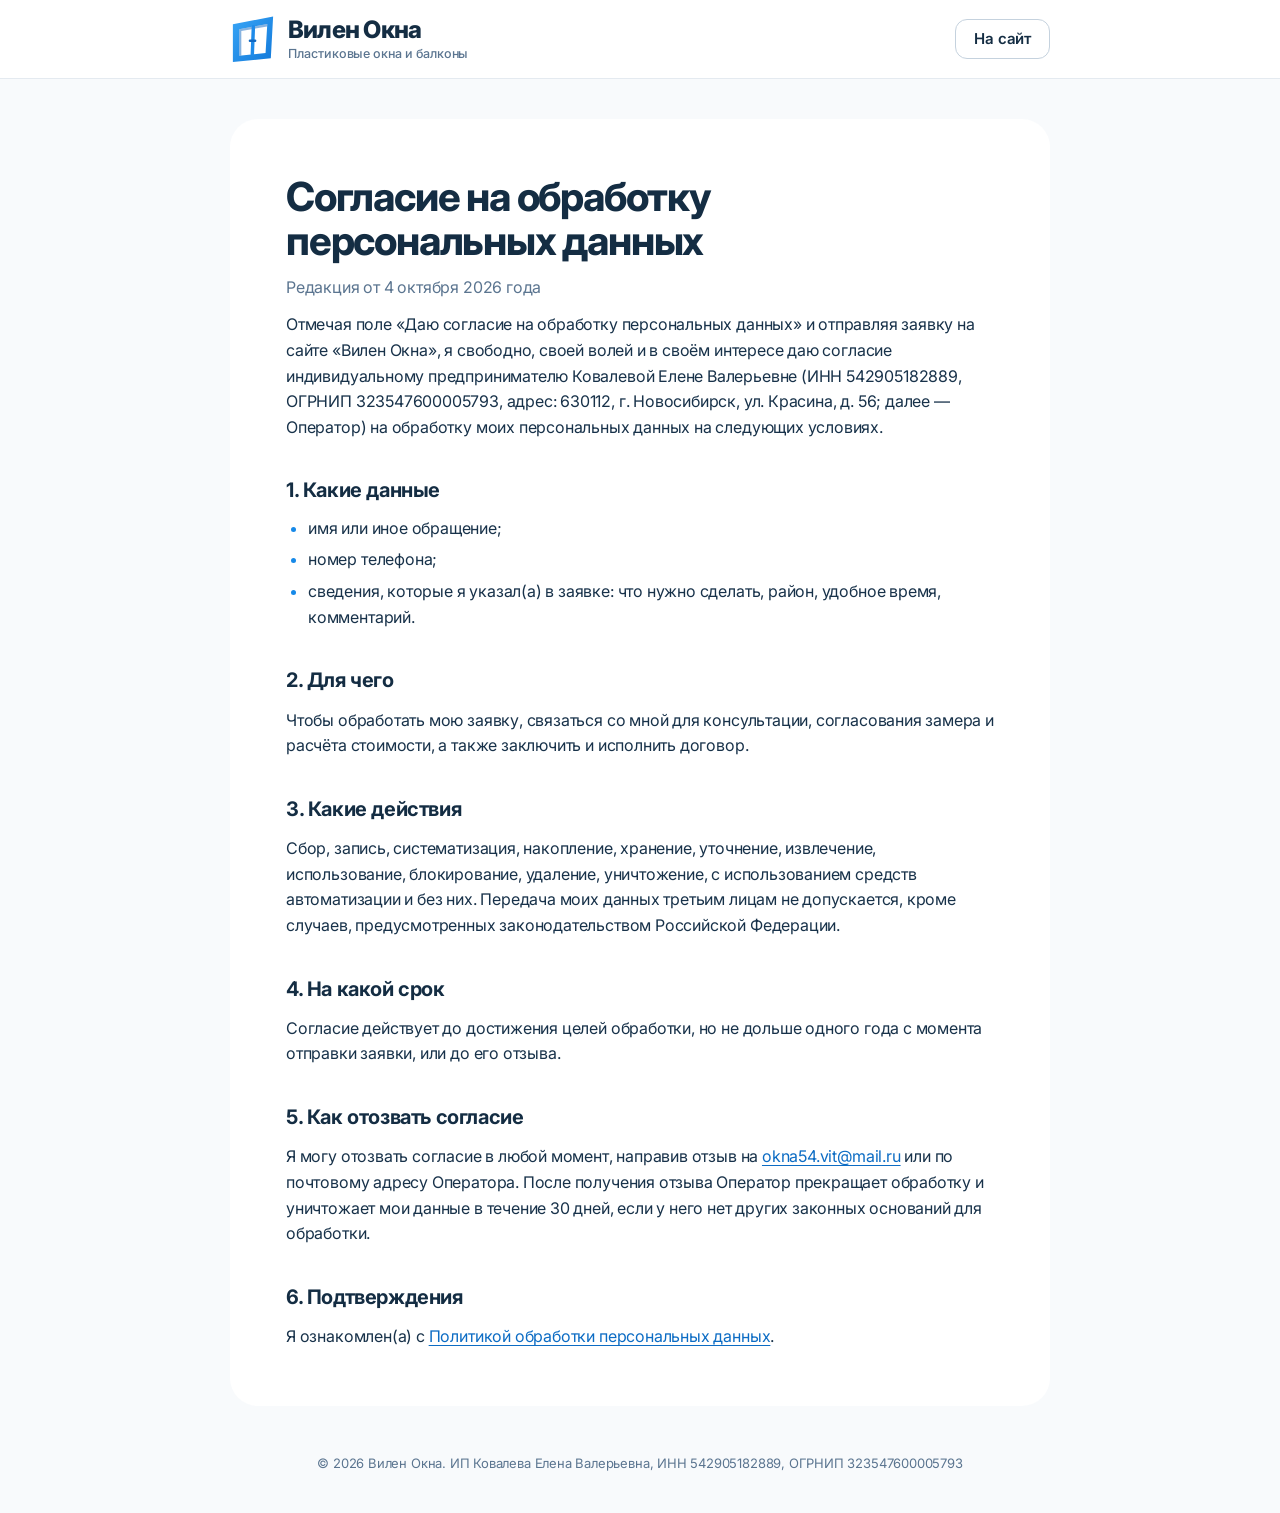
==== commit e433cf42: "Форма замера без WhatsApp: заявка уходит только на почту Персональные данные из формы больше не идут" ====
--- a/consent.html
+++ b/consent.html
@@ -8,7 +8,7 @@
   <meta name="theme-color" content="#f8fafc">
   <link rel="icon" href="favicon.svg" type="image/svg+xml">
   <link rel="stylesheet" href="assets/css/fonts.css?v=1">
-  <link rel="stylesheet" href="assets/css/styles.css?v=10">
+  <link rel="stylesheet" href="assets/css/styles.css?v=17">
 </head>
 <body class="doc-page">
   <header class="doc-header">
@@ -56,7 +56,7 @@
     <p>Я могу отозвать согласие в любой момент, направив отзыв на <a href="mailto:okna54.vit@mail.ru">okna54.vit@mail.ru</a> или по почтовому адресу Оператора. После получения отзыва Оператор прекращает обработку и уничтожает мои данные в течение 30 дней, если у него нет других законных оснований для обработки.</p>
 
     <h2>6. Подтверждения</h2>
-    <p>Я ознакомлен(а) с <a href="privacy.html">Политикой обработки персональных данных</a>. Я понимаю, что если выберу отправку заявки через WhatsApp, сообщение будет передано через сервис иностранной компании.</p>
+    <p>Я ознакомлен(а) с <a href="privacy.html">Политикой обработки персональных данных</a>.</p>
   </main>
 
   <footer class="doc-footer">
--- a/assets/css/styles.css
+++ b/assets/css/styles.css
@@ -20,6 +20,7 @@
 
   --font: "Inter", -apple-system, BlinkMacSystemFont, "Segoe UI", Roboto, sans-serif;
   --ease: cubic-bezier(.22, 1, .36, 1);
+  --ease-expo: cubic-bezier(.16, 1, .3, 1);
   --radius-tile: 28px;
   --radius-pill: 980px;
   --radius-btn: 12px;
@@ -126,13 +127,6 @@
   transition: height .35s var(--ease), box-shadow .35s;
   animation: fade-in .6s ease both;
 }
-@supports ((-webkit-backdrop-filter: blur(1px)) or (backdrop-filter: blur(1px))) {
-  .site-header {
-    background: rgba(255, 255, 255, .9);
-    -webkit-backdrop-filter: saturate(160%) blur(16px);
-    backdrop-filter: saturate(160%) blur(16px);
-  }
-}
 .site-header.is-compact { height: var(--header-h-compact); box-shadow: 0 8px 28px rgba(20, 45, 67, .06); }
 .site-header__inner {
   height: 100%;
@@ -322,7 +316,7 @@
 .tile--c { grid-column: span 5; min-height: 520px; }
 .tile--d { grid-column: span 7; min-height: 520px; }
 .tile__media { position: absolute; inset: 0; overflow: hidden; }
-.tile__media img { width: 100%; height: 115%; object-fit: cover; will-change: transform; transition: scale 1.2s var(--ease); }
+.tile__media img { width: 100%; height: 115%; object-fit: cover; transition: scale 1.2s var(--ease); }
 .tile--b .tile__media img { object-position: 46% 50%; }
 .tile--c .tile__media img { object-position: 62% 50%; }
 .tile--photo:hover .tile__media img { scale: 1.035; }
@@ -564,7 +558,7 @@
 /* ---------- Этапы ---------- */
 .steps { position: relative; display: grid; grid-template-columns: repeat(4, 1fr); gap: 32px; }
 .steps__rail { position: absolute; left: 22px; right: 22px; top: 22px; height: 2px; background: var(--line-soft); }
-.steps__rail i { position: absolute; inset: 0; background: var(--blue); transform: scaleX(0); transform-origin: left; }
+.steps__rail i { position: absolute; inset: 0; background: var(--blue); transform-origin: left; }
 .step { position: relative; }
 .step__num {
   display: grid; place-items: center; width: 44px; height: 44px; border-radius: 50%;
@@ -598,7 +592,7 @@
 }
 .work__media img {
   position: absolute; inset: 0; width: 100%; height: 100%; object-fit: cover;
-  transition: transform 1.1s var(--ease);
+  transition: transform 1.1s var(--ease), scale 1.4s var(--ease-expo);
 }
 .work__media:hover img { transform: scale(1.04); }
 .work__media:focus-visible { outline-offset: 4px; border-radius: 24px; }
@@ -678,7 +672,8 @@
 .marquee { margin-top: clamp(48px, 6vw, 80px); display: grid; gap: 16px; overflow: hidden; }
 .marquee__row { overflow: hidden; }
 .marquee__track { display: flex; gap: 16px; width: max-content; }
-.motion .marquee__track { animation: marquee var(--dur, 70s) linear infinite; }
+.motion .marquee__track { animation: marquee var(--dur, 70s) linear infinite paused; }
+.marquee.is-running .marquee__track { animation-play-state: running; }
 .motion .marquee__row[data-dir="1"] .marquee__track { animation-direction: reverse; }
 .marquee__row:hover .marquee__track { animation-play-state: paused; }
 @keyframes marquee { to { transform: translateX(-50%); } }
@@ -707,6 +702,7 @@
 textarea.input { resize: vertical; min-height: 96px; }
 .field__error { color: #d70015; font-size: 14px; }
 .form__actions { display: grid; grid-template-columns: 1.25fr 1fr; gap: 10px; }
+.form__actions--single { grid-template-columns: 1fr; }
 .form__note { font-size: 13px; color: var(--ink-2); text-align: center; margin-top: -8px; }
 .form__done {
   display: flex; gap: 12px; align-items: flex-start;
@@ -733,43 +729,57 @@
 .contact__info .link-arrow { margin-top: auto; }
 
 .contact__map { grid-column: 1 / -1; height: clamp(300px, 34vw, 420px); background: var(--line-soft); }
-.contact__map { display: block; }
+.contact__map { display: block; overflow: hidden; }
 .contact__map-img {
   position: absolute; inset: 0; width: 100%; height: 100%;
   object-fit: cover; object-position: 50% 50%;
 }
+/* живая карта 2ГИС поверх заставки (Leaflet, тайлы 2ГИС) */
+.contact__map { isolation: isolate; }
+.contact__map-live {
+  position: absolute; inset: 0; z-index: 0;
+  opacity: 0; transition: opacity .6s var(--ease);
+}
+.contact__map.is-live .contact__map-live { opacity: 1; }
+.contact__map .leaflet-container { width: 100%; height: 100%; background: #dfeaf6; font: inherit; }
+/* перекрашиваем только подложку карты в синий сайта, маркер остаётся ярким */
+.contact__map .map-tiles,
+.contact__map-img { filter: url(#map-duotone); }
+.map-filter { position: absolute; width: 0; height: 0; overflow: hidden; }
+.map-marker svg, .map-pin-static svg { display: block; width: 36px; height: 46px; filter: drop-shadow(0 6px 10px rgba(14, 118, 214, .35)); }
+.map-pin-static { position: absolute; left: 50%; top: 50%; z-index: 1; transform: translate(-18px, -45px); pointer-events: none; }
+.contact__map.is-live .map-pin-static,
+.contact__map.is-live .map-credit { visibility: hidden; }
+.contact__map .leaflet-control-zoom { margin: 16px 16px 0 0; border: 0; border-radius: 12px; overflow: hidden; box-shadow: 0 4px 16px rgba(20, 45, 67, .14); }
+.contact__map .leaflet-control-zoom a {
+  width: 40px; height: 40px; line-height: 40px; font-size: 20px; font-weight: 500;
+  color: var(--ink-strong); border-bottom-color: var(--line-soft);
+}
+.contact__map .leaflet-control-zoom a:hover { background: var(--blue-soft); color: var(--blue-btn); }
+.contact__map .leaflet-control-attribution {
+  padding: 2px 8px; border-radius: 8px 0 0 0;
+  background: rgba(255, 255, 255, .85); font-size: 11px; color: var(--ink-2);
+}
+.contact__map .leaflet-control-attribution a { color: var(--link); }
+.map-activate {
+  position: absolute; inset: 0; z-index: 2;
+  display: flex; align-items: flex-end; justify-content: center; padding: 0 0 18px;
+  border: 0; background: transparent; cursor: pointer;
+}
+.map-activate span {
+  padding: 8px 16px; border-radius: var(--radius-pill);
+  background: rgba(20, 45, 67, .86); color: #fff; font-size: 14px; font-weight: 500;
+  opacity: 0; transform: translateY(6px); transition: opacity .25s, transform .25s var(--ease);
+}
+.map-activate:hover span, .map-activate:focus-visible span { opacity: 1; transform: none; }
+.map-activate:focus-visible { outline-offset: -4px; }
+@media (hover: none) { .map-activate span { opacity: 1; transform: none; } }
+.contact__map.is-active .map-activate { display: none; }
 .map-credit {
   position: absolute; left: 12px; bottom: 10px;
   padding: 2px 8px; border-radius: 6px; background: rgba(255, 255, 255, .85);
   font-size: 11px; color: var(--ink-2);
 }
-.map-open {
-  position: absolute; right: 20px; bottom: 20px;
-  display: inline-flex; align-items: center; gap: 6px;
-  padding: 10px 16px; border-radius: var(--radius-pill);
-  background: var(--blue-btn); color: #fff; font-size: 15px; font-weight: 500;
-  box-shadow: 0 6px 20px rgba(22, 137, 232, .3);
-  transition: transform .4s var(--ease), background-color .2s;
-}
-.map-open .icon { width: 16px; height: 16px; }
-.contact__map:hover .map-open { transform: translateY(-2px); background: var(--blue-hover); }
-.map-pin {
-  position: absolute; left: 50%; top: 50%; width: 22px; height: 22px; margin: -11px 0 0 -11px;
-  border-radius: 50%; background: var(--blue); border: 4px solid #fff;
-  box-shadow: 0 4px 14px rgba(22, 137, 232, .45); pointer-events: none;
-}
-.map-pin i {
-  position: absolute; inset: -4px; border-radius: 50%; border: 2px solid var(--blue);
-  animation: pulse 2.4s var(--ease) infinite;
-}
-@keyframes pulse { 0% { transform: scale(1); opacity: .8; } 100% { transform: scale(3.2); opacity: 0; } }
-.map-label {
-  position: absolute; left: calc(50% + 22px); top: calc(50% - 26px);
-  padding: 10px 14px; border-radius: 14px; background: #fff; pointer-events: none;
-  font-size: 15px; font-weight: 600; line-height: 1.25;
-  box-shadow: 0 6px 24px rgba(0, 0, 0, .12);
-}
-.map-label span { font-weight: 400; color: var(--ink-2); font-size: 13px; }
 
 /* ---------- Подвал ---------- */
 .footer { border-top: 1px solid var(--line-soft); padding-block: 48px 28px; font-size: 14px; }
@@ -841,7 +851,55 @@
 /* ==========================================================================
    Анимация появления (только когда работает JS)
    ========================================================================== */
-.motion .reveal { opacity: 0; transform: translateY(48px); }
+.motion .reveal {
+  opacity: 0; transform: translateY(48px);
+  transition: opacity 1.1s var(--ease-expo) var(--stagger, 0s), transform 1.1s var(--ease-expo) var(--stagger, 0s);
+}
+.motion .reveal.is-in { opacity: 1; transform: none; }
+
+/* заголовки поднимаются по словам */
+.motion .reveal-lines .w > span { transform: translateY(110%); transition: transform 1.1s var(--ease-expo) calc(var(--i, 0) * 50ms); }
+.motion .reveal-lines.is-in .w > span { transform: none; }
+
+/* этапы: появляются лесенкой, линия заполняется по мере прокрутки */
+.motion .step { opacity: 0; transform: translateY(40px); transition: opacity 1s var(--ease-expo), transform 1s var(--ease-expo); }
+.motion .step:nth-child(3) { transition-delay: .12s; }
+.motion .step:nth-child(4) { transition-delay: .24s; }
+.motion .step:nth-child(5) { transition-delay: .36s; }
+.motion .steps.is-in .step { opacity: 1; transform: none; }
+.motion .steps__rail i { transform: scaleX(0); transition: transform 1.4s var(--ease-expo) .2s; }
+.motion .steps.is-in .steps__rail i { transform: none; }
+
+/* фото работ слегка «приближаются» при появлении */
+.motion .work__media img { scale: 1.08; }
+.motion .work__media.is-in img { scale: 1; }
+
+/* пульс метки на карте только пока карта на экране */
+
+/*
+ * Привязка к прокрутке без JS: браузер ведёт эти анимации сам, в потоке
+ * композитора. Где такой поддержки нет, параллакса просто нет, а линия
+ * этапов заполняется обычным переходом.
+ */
+@supports (animation-timeline: view()) {
+  .motion .tile__media img {
+    animation: tile-parallax linear both;
+    animation-timeline: view();
+    animation-range: cover;
+  }
+  .motion .steps { view-timeline: --steps block; }
+  .motion .steps__rail i,
+  .motion .steps.is-in .steps__rail i {
+    transform: none;
+    transition: none;
+    animation: rail-fill-x linear both;
+    animation-timeline: --steps;
+    animation-range: cover 20% cover 55%;
+  }
+}
+@keyframes tile-parallax { from { transform: translateY(-12%); } to { transform: none; } }
+@keyframes rail-fill-x { from { transform: scaleX(0); } to { transform: scaleX(1); } }
+@keyframes rail-fill-y { from { transform: scaleY(0); } to { transform: scaleY(1); } }
 
 
 /* ==========================================================================
@@ -905,7 +963,9 @@
 
   .steps { grid-template-columns: 1fr; gap: 0; padding-left: 64px; }
   .steps__rail { left: 21px; right: auto; top: 22px; bottom: 60px; width: 2px; height: auto; }
-  .steps__rail i { transform: scaleY(0); transform-origin: top; }
+  .steps__rail i { transform-origin: top; }
+  .motion .steps__rail i { transform: scaleY(0); }
+  .motion .steps.is-in .steps__rail i { transform: none; }
   .step { padding-bottom: 36px; }
   .step__num { position: absolute; left: -64px; top: 0; margin: 0; }
   .step h3 { padding-top: 8px; }
@@ -929,8 +989,7 @@
     position: fixed; left: 12px; right: 12px; bottom: calc(12px + env(safe-area-inset-bottom)); z-index: 40;
     display: grid; grid-template-columns: 1fr 1.4fr; gap: 8px;
     padding: 8px; border-radius: 26px;
-    background: rgba(255, 255, 255, .82);
-    -webkit-backdrop-filter: saturate(180%) blur(20px); backdrop-filter: saturate(180%) blur(20px);
+    background: rgba(255, 255, 255, .97);
     box-shadow: 0 10px 40px rgba(0, 0, 0, .14), 0 0 0 1px rgba(0, 0, 0, .05);
     transform: translateY(140%); transition: transform .6s var(--ease);
   }
@@ -940,6 +999,7 @@
 }
 
 @media (max-width: 767px) {
+  .contact__map { height: 340px; }
   .header-phones { display: none; }
   .burger { margin-left: auto; }
   .brand { gap: 10px; }
@@ -987,7 +1047,6 @@
   .review p { font-size: 16px; }
   .section__head--row { display: block; }
   .section__head--row .section__lead { margin-top: 16px; }
-  .map-label { display: none; }
 }
 
 @media (max-width: 359px) {
@@ -1009,3 +1068,11 @@
   *, *::before, *::after { animation-duration: .01ms !important; animation-iteration-count: 1 !important; transition-duration: .01ms !important; }
   .marquee__row { overflow-x: auto; }
 }
+
+@supports (animation-timeline: view()) {
+  @media (max-width: 1023px) {
+    .motion .steps__rail i,
+    .motion .steps.is-in .steps__rail i { animation-name: rail-fill-y; animation-range: cover 18% cover 65%; }
+  }
+}
+
